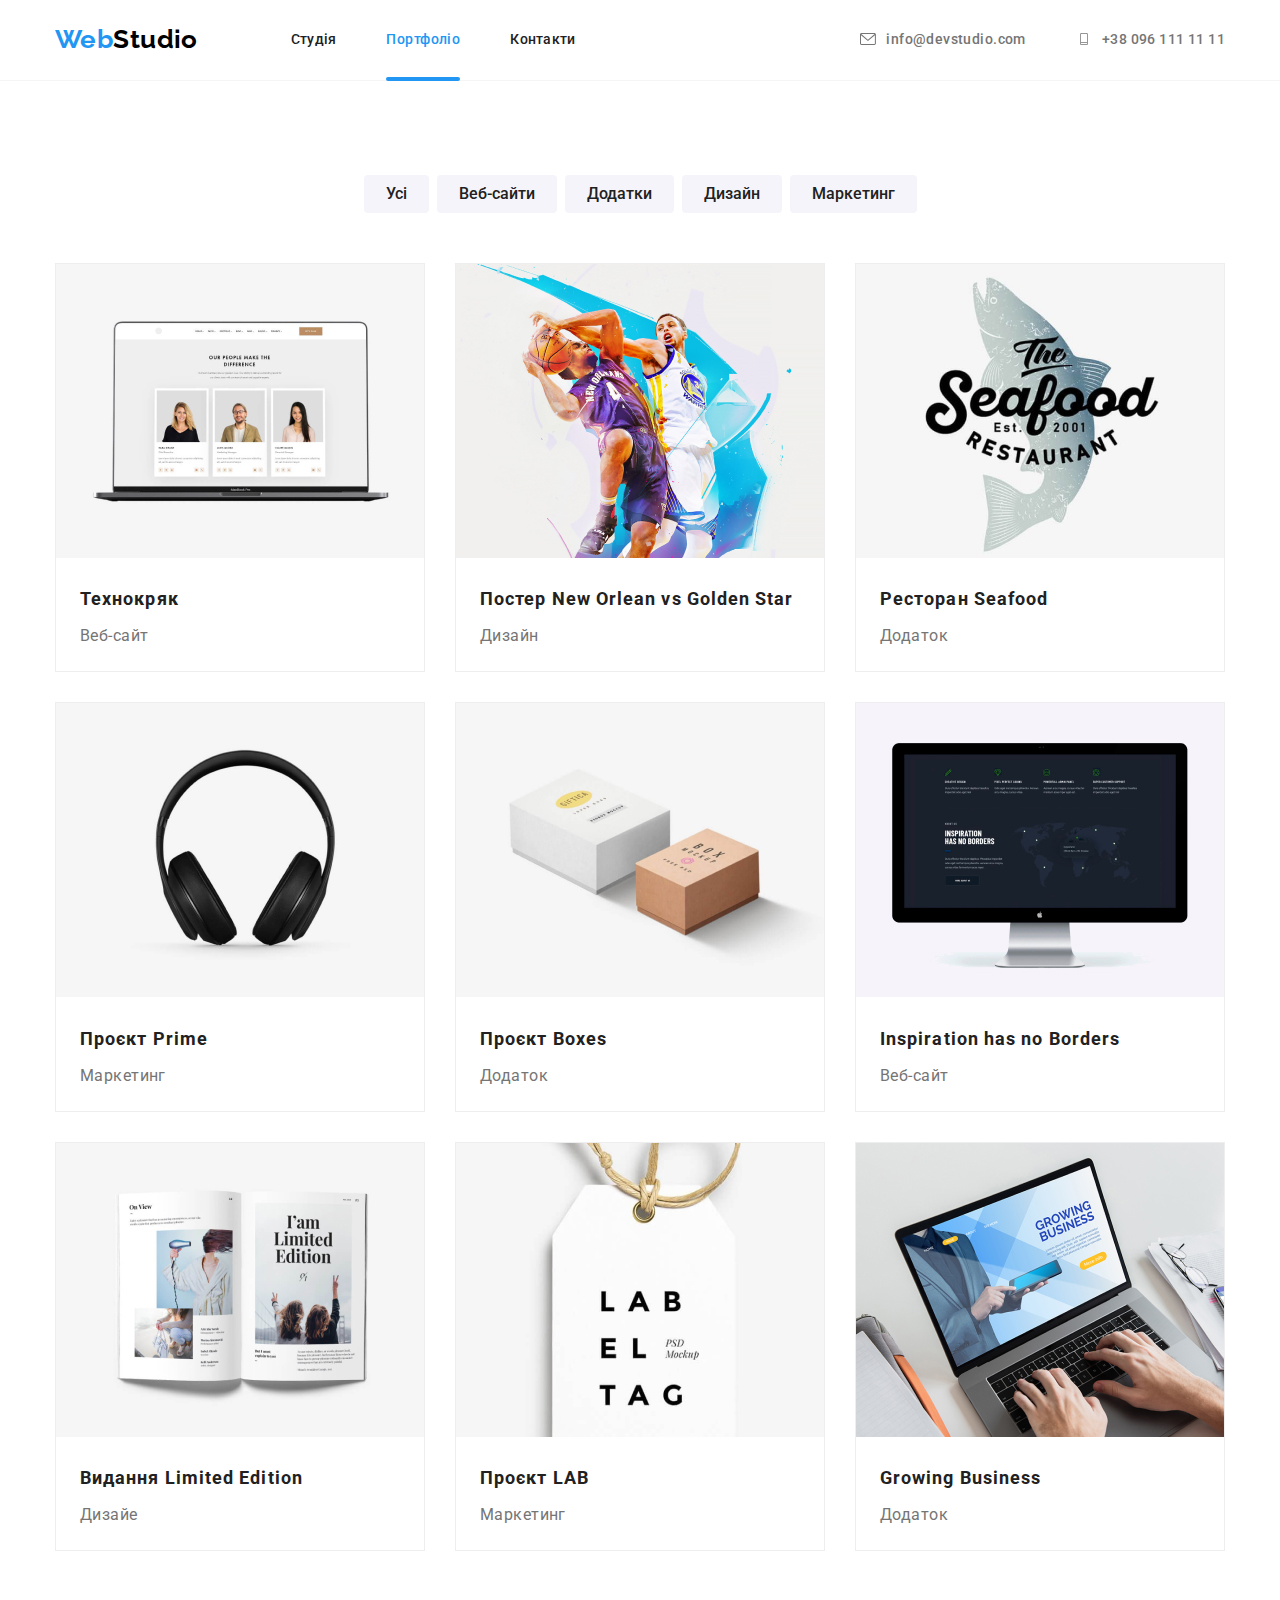
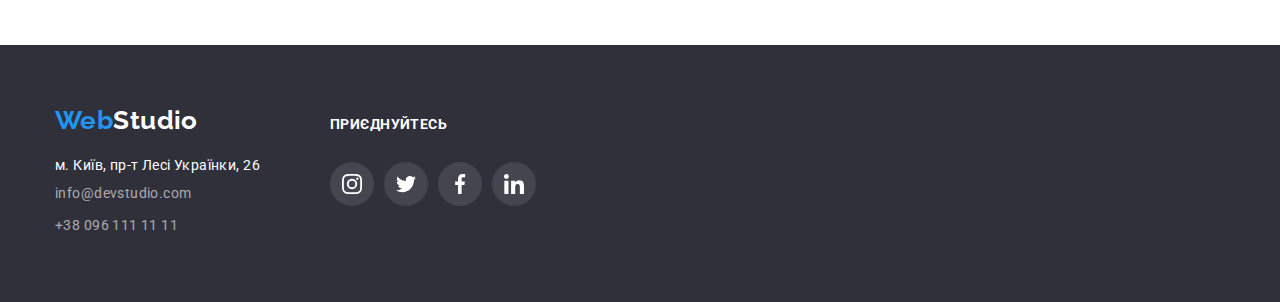
==== portfolio.html @ 6e516ce6 "Initial commit" ====
<!DOCTYPE html>
<html lang="en">
  <head>
    <meta charset="UTF-8" />
    <meta http-equiv="X-UA-Compatible" content="IE=edge" />
    <meta name="viewport" content="width=device-width, initial-scale=1.0" />
    <title>Document</title>
    <!-- favicon -->
    <link rel="apple-touch-icon" sizes="180x180" href="/apple-touch-icon.png" />
    <link rel="icon" type="image/png" sizes="32x32" href="/favicon-32x32.png" />
    <link rel="icon" type="image/png" sizes="16x16" href="/favicon-16x16.png" />
    <link rel="manifest" href="/site.webmanifest" />
    <!-- favicon -->
    <link rel="preconnect" href="https://fonts.googleapis.com" />
    <link rel="preconnect" href="https://fonts.gstatic.com" crossorigin />
    <link
      href="https://fonts.googleapis.com/css2?family=Raleway:wght@700&family=Roboto:wght@400;500;700;900&display=swap"
      rel="stylesheet"
    />
    <link
      rel="stylesheet"
      href="https://cdnjs.cloudflare.com/ajax/libs/modern-normalize/1.1.0/modern-normalize.min.css"
    />
    <link rel="stylesheet" href="./css/styles.css" />
  </head>
  <body>
    <header class="header-menu">
      <div class="container">
        <div class="header-menu-cont">
          <nav class="navigations-header">
            <a href="./index.html" class="webstudio-logo">
              Web<span class="studio-logo">Studio</span></a
            >

            <ul class="navi-container">
              <li>
                <a href="./index.html" class="studio-portfolio">Студія</a>
              </li>
              <li>
                <a href="./portfolio.html" class="portfolio car-portfolio"
                  >Портфоліо</a
                >
              </li>
              <li><a href="./index.html" class="contacts">Контакти</a></li>
            </ul>
          </nav>

          <ul class="header-contacts-link">
            <li class="mail">
              <a href="mailto:info@devstudio.com" class="contact-link">
                <svg class="icon-mail-box">
                  <use href="./images/spryte.svg#icon-mail-box"></use>
                </svg>
                info@devstudio.com</a
              >
            </li>
            <li>
              <a href="tel:+380961111111" class="contact-link">
                <svg class="icon-mail-box">
                  <use href="./images/spryte.svg#icon-phoneicon"></use>
                </svg>
                +38 096 111 11 11</a
              >
            </li>
          </ul>
        </div>
      </div>
    </header>

    <main>
      <section class="section">
        <div class="container">
          <h1 class="visually-hidden">Проєкт</h1>

          <ul class="button-style-container">
            <li>
              <button class="button-all" type="button">Усі</button>
            </li>
            <li>
              <button class="button-all" type="button">Веб-сайти</button>
            </li>
            <li>
              <button class="button-all" type="button">Додатки</button>
            </li>
            <li>
              <button class="button-all" type="button">Дизайн</button>
            </li>
            <li>
              <button class="button-all" type="button">Маркетинг</button>
            </li>
          </ul>

          <h2 class="visually-hidden">Приклади робіт</h2>

          <ul class="ul-projects-list">
            <li class="projects-box">
              <a href="#" class="link-projects-box">
                <div class="overlay-tekhno">
                  <img
                    src="./images/tekhnokriak.jpg"
                    alt="технокряк"
                    width="370"
                    height="294"
                  />

                  <div class="overlay-projects-action">
                    <p class="articl-projects">
                      Ресурс пропонує комплексні пропозиції з різним рівнем
                      функціоналу та сервісів. Все це дозволить відвідувачу
                      отримати вичерпні відомості про компанію чи приватну
                      особу.
                    </p>
                  </div>
                </div>
                <div class="title-paragraph-projects">
                  <h2 class="projects-title">Технокряк</h2>
                  <p class="projects-paragraf">Веб-сайт</p>
                </div>
              </a>
            </li>

            <li class="projects-box">
              <a href="#" class="link-projects-box">
                <div class="overlay-tekhno">
                  <img
                    src="./images/poster.jpg"
                    alt="постер New Orlean vs Golden Star"
                    width="370"
                    height="294"
                  />
                  <div class="overlay-projects-action">
                    <p class="articl-projects">Слава Україні</p>
                  </div>
                </div>
                <div class="title-paragraph-projects">
                  <h2 class="projects-title">
                    Постер New Orlean vs Golden Star
                  </h2>
                  <p class="projects-paragraf">Дизайн</p>
                </div>
              </a>
            </li>

            <li class="projects-box">
              <a href="#" class="link-projects-box">
                <div class="overlay-tekhno">
                  <img
                    src="./images/restoran.jpg"
                    alt="ресторан Seafood"
                    width="370"
                    height="294"
                  />
                  <div class="overlay-projects-action">
                    <p class="articl-projects">Героям Слава</p>
                  </div>
                </div>
                <div class="title-paragraph-projects">
                  <h2 class="projects-title">Ресторан Seafood</h2>
                  <p class="projects-paragraf">Додаток</p>
                </div>
              </a>
            </li>

            <li class="projects-box">
              <a href="#" class="link-projects-box">
                <div class="overlay-tekhno">
                  <img
                    src="./images/prime.jpg"
                    alt="проєкт Prime"
                    width="370"
                    height="294"
                  />
                  <div class="overlay-projects-action">
                    <p class="articl-projects">Слава Нації</p>
                  </div>
                </div>
                <div class="title-paragraph-projects">
                  <h2 class="projects-title">Проєкт Prime</h2>
                  <p class="projects-paragraf">Маркетинг</p>
                </div>
              </a>
            </li>

            <li class="projects-box">
              <a href="#" class="link-projects-box">
                <div class="overlay-tekhno">
                  <img
                    src="./images/boxes.jpg"
                    alt="проєкт Boxes"
                    width="370"
                    height="294"
                  />
                  <div class="overlay-projects-action">
                    <p class="articl-projects">Смерть Ворогам</p>
                  </div>
                </div>
                <div class="title-paragraph-projects">
                  <h2 class="projects-title">Проєкт Boxes</h2>
                  <p class="projects-paragraf">Додаток</p>
                </div>
              </a>
            </li>

            <li class="projects-box">
              <a href="#" class="link-projects-box">
                <div class="overlay-tekhno">
                  <img
                    src="./images/borders.jpg"
                    alt="inspiration has no Borders"
                    width="370"
                    height="294"
                  />
                  <div class="overlay-projects-action">
                    <p class="articl-projects">Україна</p>
                  </div>
                </div>
                <div class="title-paragraph-projects">
                  <h2 class="projects-title">Inspiration has no Borders</h2>
                  <p class="projects-paragraf">Веб-сайт</p>
                </div>
              </a>
            </li>

            <li class="projects-box">
              <a href="#" class="link-projects-box">
                <div class="overlay-tekhno">
                  <img
                    src="./images/vydannia.jpg"
                    alt="видання Limited Edition"
                    width="370"
                    height="294"
                  />
                  <div class="overlay-projects-action">
                    <p class="articl-projects">Понад Усе</p>
                  </div>
                </div>
                <div class="title-paragraph-projects">
                  <h2 class="projects-title">Видання Limited Edition</h2>
                  <p class="projects-paragraf">Дизайе</p>
                </div>
              </a>
            </li>

            <li class="projects-box">
              <a href="#" class="link-projects-box">
                <div class="overlay-tekhno">
                  <img
                    src="./images/lab.jpg"
                    alt="проєкт LAB"
                    width="370"
                    height="294"
                  />
                  <div class="overlay-projects-action">
                    <p class="articl-projects">Slava Ukraini</p>
                  </div>
                </div>
                <div class="title-paragraph-projects">
                  <h2 class="projects-title">Проєкт LAB</h2>
                  <p class="projects-paragraf">Маркетинг</p>
                </div>
              </a>
            </li>

            <li class="projects-box">
              <a href="#" class="link-projects-box">
                <div class="overlay-tekhno">
                  <img
                    src="./images/growing.jpg"
                    alt="growing Business"
                    width="370"
                    height="294"
                  />
                  <div class="overlay-projects-action">
                    <p class="articl-projects">Slava Ukraini</p>
                  </div>
                </div>
                <div class="title-paragraph-projects">
                  <h2 class="projects-title">Growing Business</h2>
                  <p class="projects-paragraf">Додаток</p>
                </div>
              </a>
            </li>
          </ul>
        </div>
      </section>
    </main>

    <footer class="footer">
      <div class="container footer-link-social">
        <div>
          <a href="./index.html" class="webstudio-logo">
            Web<span class="studio-logo-footer">Studio</span></a
          >

          <address class="adres">м. Київ, пр-т Лесі Українки, 26</address>

          <ul>
            <li class="mail-contakt-footer">
              <a href="mailto:info@devstudio.com" class="footer-contacts-link"
                >info@devstudio.com</a
              >
            </li>
            <li class="phone-contact-footer">
              <a href="tel:+380961111111" class="footer-contacts-link"
                >+38 096 111 11 11</a
              >
            </li>
          </ul>
        </div>
        <div class="footer-social-contener">
          <h2 class="title-footer-social">ПРИЄДНУЙТЕСЬ</h2>
          <ul class="footer-icon">
            <li class="footer-social-icon">
              <a href="#" class="footer-social-link">
                <svg class="social-icon-down">
                  <use href="./images/spryte.svg#icon-instagram-2"></use>
                </svg>
              </a>
            </li>
            <li class="footer-social-icon">
              <a href="#" class="footer-social-link">
                <svg class="social-icon-down">
                  <use href="./images/spryte.svg#icon-twitter-1"></use>
                </svg>
              </a>
            </li>
            <li class="footer-social-icon">
              <a href="#" class="footer-social-link">
                <svg class="social-icon-down">
                  <use href="./images/spryte.svg#icon-facebook-1"></use>
                </svg>
              </a>
            </li>
            <li class="footer-social-icon">
              <a href="#" class="footer-social-link">
                <svg class="social-icon-down">
                  <use href="./images/spryte.svg#icon-linkedin-1"></use>
                </svg>
              </a>
            </li>
          </ul>
        </div>
      </div>
    </footer>
  </body>
</html>
---- css/styles.css ----
html {
  box-sizing: border-box;
}

*,
*::before *::after {
  box-sizing: inherit;
}

:root {
  --primary-text-color: #212121;
  --title-text-color: #f5f5f5;
  --paragraf-color: #757575;
  --accent-color: #000000;
  --background-color: #2196f3;
  --background-title-color: #2f303a;
  --background-teams-color: #f5f4fa;
  --white-color: #ffffff;
  --border-proects: #eeeeee;
}

.visually-hidden {
  position: absolute;
  width: 1px;
  height: 1px;
  margin: -1px;
  border: 0;
  padding: 0;

  white-space: nowrap;
  clip-path: inset(100%);
  clip: rect(0 0 0 0);
  overflow: hidden;
}
body {
  background-color: var(--white-color);
  color: var(--primary-text-color);
  font-family: "Roboto";
  font-size: 14px;
  letter-spacing: 0.03em;
}

/* site nav  */
h1,
h2,
h3,
ul,
p {
  padding: 0;
  margin: 0;
}

header {
  border-bottom-width: 1px;
  border-bottom-style: solid;
  border-bottom-color: var(--title-text-color);
}

li {
  list-style-type: none;
}

.section {
  padding: 94px 0;
}

.container {
  width: 1200px;
  margin-right: auto;
  margin-left: auto;
  padding: 0 15px;
}
.studio-logo {
  font-weight: 700;
  font-size: 26px;

  color: var(--accent-color);
}

.header-menu {
  border-bottom-width: 1px;
  border-bottom-style: solid;
  border-bottom-color: var(--title-text-color);
}

ul {
  text-decoration: none;
}

.studio {
  display: block;
  position: relative;
  font-weight: 500;
  line-height: 1.14;
  letter-spacing: 0.02em;
  text-decoration: none;
  padding-top: 32px;
  padding-bottom: 32px;
  color: var(--primary-text-color);
  transition-property: color;
  transition-duration: 250ms;
  transition-timing-function: cubic-bezier(0.4, 0, 0.2, 1);
}

.studio::after {
  content: "";
  position: absolute;
  display: block;
  left: 0;
  bottom: -1px;
  width: 100%;
  height: 4px;

  background-color: var(--background-color);
  border-radius: 2px;
}

.studio:hover,
.studio:focus {
  color: var(--background-color);
}
.studio-portfolio {
  position: relative;
  display: block;
  font-weight: 500;
  line-height: 1.14;
  padding-top: 32px;
  padding-bottom: 32px;
  letter-spacing: 0.02em;
  text-decoration: none;
  color: var(--primary-text-color);
  transition-property: color;
  transition-duration: 250ms;
  transition-timing-function: cubic-bezier(0.4, 0, 0.2, 1);
}

.studio-portfolio::after {
  content: "";
  position: absolute;
  display: block;
  left: 0;
  bottom: -1px;
  width: 100%;
  height: 4px;
  opacity: 0;

  background-color: var(--background-color);
  border-radius: 2px;
}

.car-studio {
  color: var(--background-color);
}

.studio-portfolio:hover,
.studio-portfolio:focus {
  color: var(--background-color);
}

.portfolio {
  position: relative;
  display: block;
  width: 100%;
  padding-top: 32px;
  padding-bottom: 32px;
  font-weight: 500;
  line-height: 1.14;
  text-decoration: none;
  color: var(--primary-text-color);
  transition-property: color;
  transition-duration: 250ms;
  transition-timing-function: cubic-bezier(0.4, 0, 0.2, 1);
}
.portfolio::after {
  content: "";
  position: absolute;
  display: block;
  left: 0;
  bottom: -1px;
  width: 100%;
  height: 4px;

  background-color: var(--background-color);
  border-radius: 2px;
}

.portfolio:hover,
.portfolio:focus {
  color: var(--background-color);
}

.portfolio-studio {
  position: relative;
  display: block;
  width: 100%;
  padding-top: 32px;
  padding-bottom: 32px;
  font-weight: 500;
  line-height: 1.14;
  text-decoration: none;
  color: var(--primary-text-color);
  transition-property: color;
  transition-duration: 250ms;
  transition-timing-function: cubic-bezier(0.4, 0, 0.2, 1);
}
.portfolio-studio::after {
  content: "";
  position: absolute;
  display: block;
  left: 0;
  bottom: -1px;
  width: 100%;
  height: 4px;
  opacity: 0;
  background-color: var(--background-color);
  border-radius: 2px;
}

.car-portfolio {
  color: var(--background-color);
}
.portfolio-studio:hover,
.portfolio:focus {
  color: var(--background-color);
}

.contacts {
  display: block;
  font-weight: 500;
  line-height: 1.14;
  letter-spacing: 0.02em;
  padding-top: 32px;
  padding-bottom: 32px;
  text-decoration: none;
  color: var(--primary-text-color);
  transition-property: color;
  transition-duration: 250ms;
  transition-timing-function: cubic-bezier(0.4, 0, 0.2, 1);
}

.contacts:hover,
.contacts:focus {
  color: var(--background-color);
}

.contact-link {
  display: inline-flex;
  align-items: center;
  text-decoration: none;
  height: 16px;
  font-weight: 500;
  line-height: 1.14;
  color: var(--paragraf-color);
  transition-property: color;
  transition-duration: 250ms;
  transition-timing-function: cubic-bezier(0.4, 0, 0.2, 1);
}

.contact-link:hover,
.contact-link:focus {
  color: var(--background-color);
}

/* main  */

.main-title {
  font-weight: 900;
  font-size: 44px;
  line-height: 1.36;
  letter-spacing: 0.06em;
  text-transform: uppercase;
  color: var(--title-text-color);

  width: 696px;
  margin: 0 auto;
  margin-top: 200px;
  margin-bottom: 30px;
}

/* buttons  */
.button-order {
  width: 216px;
  height: 50px;
  left: 692px;
  top: 430px;
  color: var(--title-text-color);
  background: var(--background-color);
  box-shadow: 0px 4px 4px rgba(0, 0, 0, 0.15);
  border-radius: 4px;
  border: hidden;
  cursor: pointer;
  align-items: center;
  justify-content: center;

  transition-property: backround-color, color;

  transition-duration: 250ms;
  transition-timing-function: cubic-bezier(0.4, 0, 0.2, 1);
}

.button-title {
  font-family: "Roboto";
  font-style: normal;
  font-weight: 700;
  font-size: 16px;
  line-height: 30px;

  letter-spacing: 0.06em;
}

.button-order:hover,
.button-order:focus {
  background: var(--title-text-color);
  color: var(--primary-text-color);
}
/* EDIT HW4  ----padding top--------------------------------------------- */
/* benefit section  */
.benefits-title {
  font-size: 14px;
  line-height: 1.14;
  text-align: left;
  text-transform: uppercase;
  margin-bottom: 10px;
}

.benefits-text {
  font-weight: 400;
  line-height: 1.71;
  color: var(--paragraf-color);
  text-align: left;
}

/* work section  */

.sections-title {
  line-height: 1.17;
  font-size: 36px;
  color: var(--primary-text-color);
  margin-bottom: 50px;
  text-align: center;
}

.name-list {
  background: var(--white-color);

  box-shadow: 0px 1px 3px rgba(0, 0, 0, 0.12), 0px 1px 1px rgba(0, 0, 0, 0.14),
    0px 2px 1px rgba(0, 0, 0, 0.2);
  border-radius: 0px 0px 4px 4px;
}

.name {
  font-weight: 500;
  font-size: 16px;
  line-height: 1.19;
  margin-bottom: 10px;
}
.title-paragraf {
  padding-top: 30px;
  padding-bottom: 30px;
  text-align: center;
}

.team-position {
  font-size: 16px;
  line-height: 1.19;
  margin-bottom: 20px;
  color: var(--paragraf-color);
}

/* footer  */

.footer {
  background-color: var(--background-title-color);
  margin-top: 0;
  padding: 60px 0;
}
.adres {
  font-style: normal;
  color: var(--white-color);
  display: block;

  margin-bottom: 9px;
}
.studio-logo-footer {
  color: var(--white-color);
}

.footer-contacts-link {
  text-decoration: none;
  line-height: 1.7;
  color: rgba(255, 255, 255, 0.6);
  transition-property: var(--background-color);
  transition-duration: 250ms;
  transition-timing-function: cubic-bezier(0.4, 0, 0.2, 1);
}
.footer-contacts-link:hover,
.footer-contacts-link:focus {
  color: var(--background-color);
}

.mail-contakt-footer {
  display: block;
  margin-bottom: 9px;
  transition-property: var(--background-color);
  transition-duration: 250ms;
  transition-timing-function: cubic-bezier(0.4, 0, 0.2, 1);
}
.phone-contact-footer {
  display: block;
  margin: 0;
  transition-property: var(--background-color);
  transition-duration: 250ms;
  transition-timing-function: cubic-bezier(0.4, 0, 0.2, 1);
}

.button-all {
  min-height: 38px;
  font-weight: 500;
  font-family: inherit;
  font-size: 16px;
  padding: 6px 22px;
  color: var(--primary-text-color);
  background: var(--background-teams-color);
  border: none;
  cursor: pointer;
  border-radius: 4px;
  transition-property: background-color, color, box-shadow;

  transition-duration: 250ms;
  transition-timing-function: cubic-bezier(0.4, 0, 0.2, 1);
}

.button-all:hover,
.button-all:focus {
  background-color: var(--background-color);
  color: var(--white-color);

  box-shadow: 0px 3px 1px rgba(0, 0, 0, 0.1), 0px 1px 2px rgba(0, 0, 0, 0.08),
    0px 2px 2px rgba(0, 0, 0, 0.12);
}

/* portfolio  */

.webstudio-logo {
  font-family: "Raleway";
  font-weight: 700;
  font-size: 26px;
  line-height: 1.2;
  text-decoration: none;
  margin-right: 93px;

  color: var(--background-color);
  display: block;
  transition-property: var(--background-color);
  transition-duration: 250ms;
  transition-timing-function: cubic-bezier(0.4, 0, 0.2, 1);
}

.footer .webstudio-logo {
  margin-right: 0;
  margin-bottom: 20px;
  transition-property: var(--background-color);
  transition-duration: 250ms;
  transition-timing-function: cubic-bezier(0.4, 0, 0.2, 1);
}
/* HW3  */

.navi-container {
  display: flex;
  gap: 50px;
}

.header-contacts-link {
  display: inline-flex;
  align-items: center;
  gap: 50px;
}

.header-menu-cont {
  display: flex;
  justify-content: space-between;
}

.navigations-header {
  align-items: center;
  display: flex;
}

.work-section {
  padding-top: 0;
}

.main-section {
  text-align: center;
}

.benefits-list {
  width: 270px;
}

.benefits-box {
  display: flex;
  height: 248px;
  justify-content: space-between;
  gap: 30px;
}

/* Work  */
.work-box {
  position: relative;
  width: 370px;
  height: 294px;
  background-color: var(--title-text-color);
}

.work-img {
  background-color: var(--title-text-color);
}

.work-list-box {
  display: flex;
  gap: 30px;
  margin-top: 50px;
}
.article-work-container {
  position: absolute;
  display: flex;
  width: 370px;
  height: 70px;
  bottom: 0%;
  left: 50%;
  justify-content: center;
  align-items: center;
  transform: translate(-50%);
  background: rgba(47, 48, 58, 0.8);
}
.article-computer {
  font-weight: 700;
  font-size: 14px;
  line-height: 16px;
  text-align: center;
  letter-spacing: 0.03em;

  color: var(--white-color);
  /* margin: 27px 107px; */
}

.team-section {
  height: 708px;
  padding-top: 94px;
  padding-bottom: 94px;
  background-color: var(--background-teams-color);
}

.team-item-box {
  display: flex;
  gap: 30px;
}

.team-item {
  box-sizing: border-box;
  width: 270px;
  background-color: var(--white-color);
  box-shadow: 0px 1px 3px rgba(0, 0, 0, 0.12), 0px 1px 1px rgba(0, 0, 0, 0.14),
    0px 2px 1px rgba(0, 0, 0, 0.2);
  border-radius: 0px 0px 4px 4px;
}

.contacts-footer {
  display: block;
}

.button-style-container {
  display: flex;
  margin-bottom: 50px;

  justify-content: center;
  gap: 8px;
  padding: 0 auto;
}

.link-projects-box {
  display: block;
  position: relative;

  width: 370px;
  border: 1px solid var(--border-proects);
  text-decoration: none;
  transition-property: box-shadow;

  transition-duration: 250ms;
  transition-timing-function: cubic-bezier(0.4, 0, 0.2, 1);
}

.link-projects-box:hover,
.link-projects-box:focus {
  border: 1px solid #eeeeee;
  box-shadow: 0px 1px 1px rgba(0, 0, 0, 0.12), 0px 4px 4px rgba(0, 0, 0, 0.06),
    1px 4px 6px rgba(0, 0, 0, 0.16);
}

.ul-projects-list {
  display: flex;
  flex-wrap: wrap;
  position: relative;
  gap: 30px;
}

.projects-title {
  font-size: 18px;
  line-height: 2;
  letter-spacing: 0.06em;
  color: var(--primary-text-color);
  margin-bottom: 4px;
}

.projects-paragraf {
  font-size: 16px;
  line-height: 1.9;

  color: var(--paragraf-color);
}

.title-paragraph-projects {
  padding: 20px 24px;
}

.icon-mail-box {
  justify-content: center;
  width: 16px;
  height: 12px;
  fill: currentColor;
  margin-right: 10px;
  margin-bottom: 2px;
  transition-property: var(--background-color);
  transition-duration: 250ms;
  transition-timing-function: cubic-bezier(0.4, 0, 0.2, 1);
}

.icon-mail-box:hover {
  fill: var(--background-color);
}

.main-section {
  max-width: 1600px;
  height: 600px;
  padding-top: 10px;
  margin-left: auto;
  margin-right: auto;
  align-items: center;
  background-image: linear-gradient(
      to right,
      rgba(47, 48, 58, 0.4),
      rgba(47, 48, 58, 0.4)
    ),
    url(../images/fone-img.jpg);
  background-repeat: no-repeat;
  background-size: cover;
  background-position: center;
}
.icon-box {
  display: flex;
  align-items: center;
  justify-content: center;
  content: "";
  height: 120px;
  margin-bottom: 30px;
  background-color: var(--background-teams-color);
}

.benefits-icon {
  width: 70px;
  height: 70px;
}

/* team icon ----------------------------------------------  */
.team-icon-list {
  display: flex;
  justify-content: center;
  gap: 10px;
}

.team-icon {
  width: 44px;
  height: 44px;
}
.team-social-icon {
  width: 20px;
  height: 20px;
  fill: currentColor;
}

.none-decoration:hover,
.none-decoration:focus {
  background-color: #2196f3;
  color: var(--white-color);
}

.none-decoration {
  display: flex;
  justify-content: center;
  align-items: center;
  height: 100%;
  width: 100%;
  border-radius: 50%;
  text-decoration: none;
  color: #afb1b8;
  transition-property: background-color, color;
  transition-duration: 250ms;
  transition-timing-function: cubic-bezier(0.4, 0, 0.2, 1);
}

/* Company--------------------------------- */
.company-section {
  display: flex;
  justify-content: center;
  gap: 30px;
}
.client-titlt {
  font-weight: 700;
  font-size: 36px;
  line-height: 42px;
  text-align: center;
  letter-spacing: 0.03em;
  margin-bottom: 50px;
  color: var(--primary-text-color);
}
.company-list {
  width: 170px;
  height: 92px;
}

.company-link {
  width: 100%;
  height: 100%;
  display: flex;
  justify-content: center;
  align-items: center;
  color: #afb1b8;
  text-decoration: none;
  border: 1px solid #afb1b8;
  border-radius: 4px;
  transition-property: background-color, color;
  transition-duration: 250ms;
  transition-timing-function: cubic-bezier(0.4, 0, 0.2, 1);
}

.company-link:hover,
.company-link:focus {
  color: var(--background-color);
  border-color: var(--background-color);
}
.company-icon {
  width: 106px;
  height: 60px;
  fill: currentColor;
}

/* footer --------------------*/

.footer-link-social {
  display: flex;
  align-items: baseline;
}
.footer-social-contener {
  margin-left: 70px;
}
.title-footer-social {
  color: var(--white-color);
  font-weight: 700;
  font-size: 14px;
  line-height: 16px;
  letter-spacing: 0.03em;
  text-transform: uppercase;
  margin-bottom: 30px;
}
.footer-icon {
  display: flex;
  gap: 10px;
  height: 80px;
}
.footer-social-icon {
  display: inline-block;
  align-items: center;
}
.social-icon-down {
  width: 20px;
  height: 20px;
  fill: currentColor;
}

.footer-social-link {
  display: flex;
  justify-content: center;
  align-items: center;
  padding: 12px;

  border-radius: 50%;
  text-decoration: none;
  background: rgba(255, 255, 255, 0.1);
  color: var(--white-color);
  transition-property: var(--background-color);
  transition-duration: 250ms;
  transition-timing-function: cubic-bezier(0.4, 0, 0.2, 1);
}

.footer-social-link:hover,
.footer-social-link:focus {
  background-color: #2196f3;
  color: var(--white-color);
}
.webstudio-adress {
  min-width: 231px;
}

/* overlay */

.overlay-tekhno {
  position: relative;
  overflow: hidden;
}

.overlay-projects-action {
  position: absolute;
  display: flex;
  width: 100%;
  height: 100%;
  bottom: 0%;
  left: 0;
  align-items: center;
  justify-content: center;
  background: rgba(33, 150, 243, 0.9);
  opacity: 0;
  transform: translatey(100%);
  transition: transform 250ms cubic-bezier(0.4, 0, 0.2, 1);
}

.articl-projects {
  font-weight: 400;
  font-size: 18px;
  line-height: 28px;
  letter-spacing: 0.03em;
  color: var(--white-color);
  padding-left: 24px;
  padding-right: 24px;
}

.projects-box:hover .overlay-projects-action,
.projects-box:focus .overlay-projects-action {
  transform: translateY(0);
  opacity: 1;
}

.backdrop {
  position: fixed;
  top: 0;
  left: 0;
  width: 100%;
  height: 100%;
  background: rgba(0, 0, 0, 0.2);
  transition-property: opacity, visibility;
  transition-duration: 250ms;
  transition-timing-function: ease;
}
.backdrop.is-hidden {
  opacity: 0;
  pointer-events: none;
  transform: ease;
  visibility: hidden;
}

.modal {
  position: absolute;
  top: 50%;
  left: 50%;
  transform: translate(-50%, -50%);
  width: 528px;
  height: 581px;

  background: #ffffff;
  box-shadow: 0px 1px 3px rgba(0, 0, 0, 0.12), 0px 1px 1px rgba(0, 0, 0, 0.14),
    0px 2px 1px rgba(0, 0, 0, 0.2);
  border-radius: 4px;
}

.close-black {
  position: absolute;
  right: 0;
  margin-top: 8px;
  margin-right: 8px;
  background: #ffffff;
  border: 1px solid rgba(0, 0, 0, 0.1);
  border-radius: 50%;
  transition-property: var(--background-color);
  transition-duration: 2050ms;
  transition-timing-function: scale(0.4, 0, 0.2, 1);
}
.close-black:hover {
  background-color: var(--background-color);
}
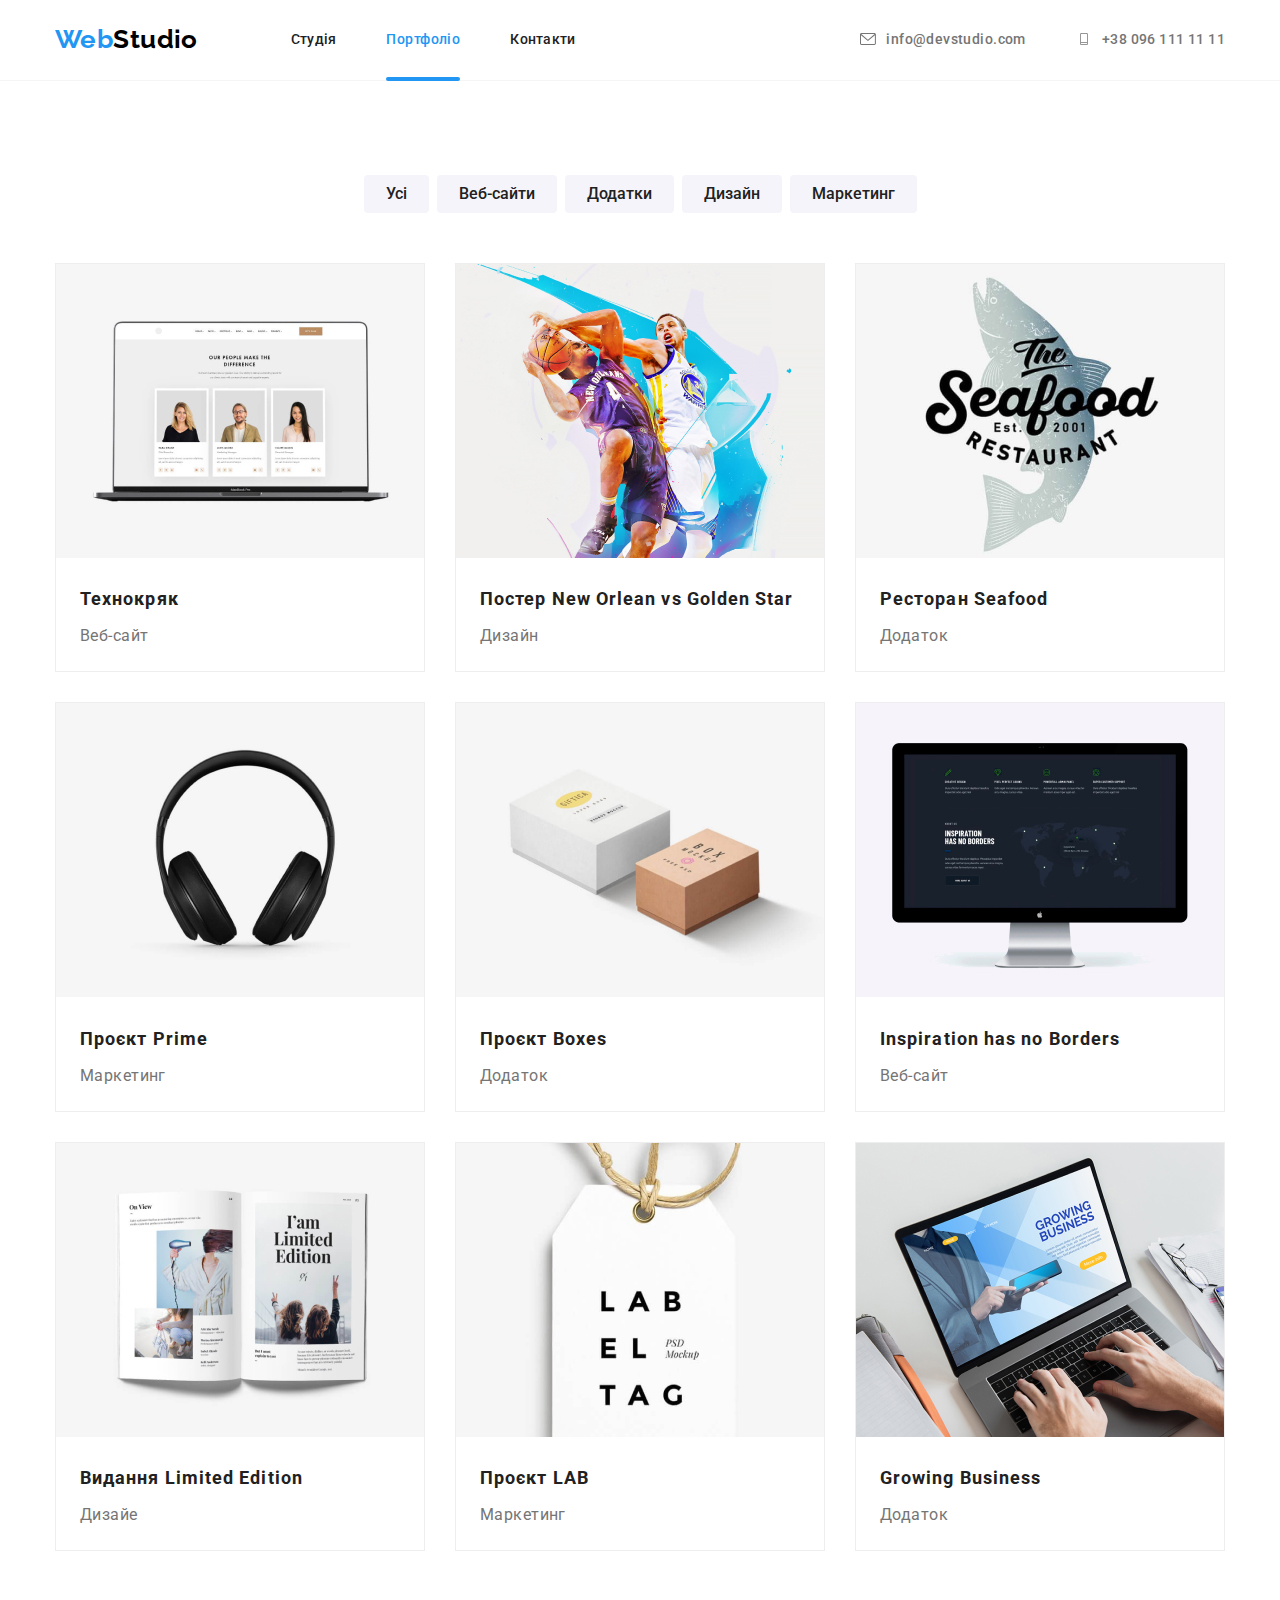
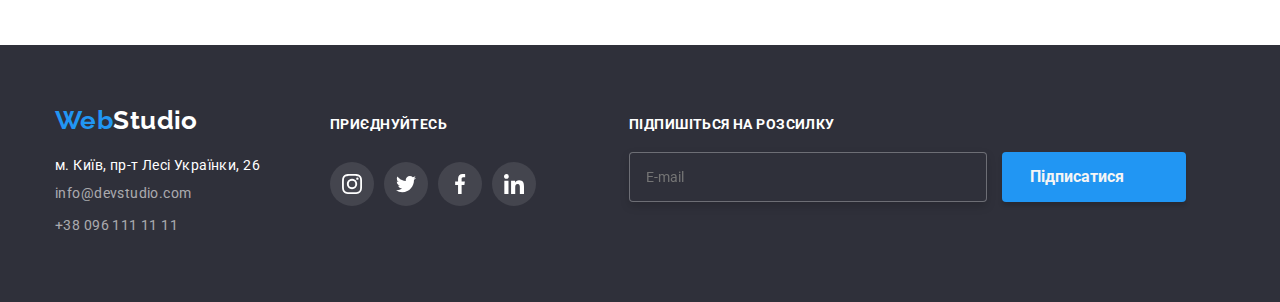
==== commit 7d412520: "add focus on input" ====
--- a/portfolio.html
+++ b/portfolio.html
@@ -340,6 +340,27 @@
             </li>
           </ul>
         </div>
+        <!----------------- form subscribe  ----------------->
+        <div class="form-footer">
+          <h2 class="lable-subscribe-title">Підпишіться на розсилку</h2>
+          <form class="form-subscribe">
+            <label class="lable-subscribe" for="subscribe"></label>
+
+            <input
+              class="input-subscribe"
+              type="mail"
+              id="subscribe"
+              placeholder="E-mail"
+            />
+
+            <button class="button-subscribe" type="submit">
+              Підписатися
+              <svg class="icon-subscribe">
+                <use href="./images/spryte modal.svg#icon-icon-send"></use>
+              </svg>
+            </button>
+          </form>
+        </div>
       </div>
     </footer>
   </body>
--- a/css/styles.css
+++ b/css/styles.css
@@ -756,7 +756,7 @@
   fill: currentColor;
 }
 
-/* footer --------------------*/
+/* ----------------footer --------------------*/
 
 .footer-link-social {
   display: flex;
@@ -813,7 +813,74 @@
   min-width: 231px;
 }
 
-/* overlay */
+/* ---form subscribe footer--- */
+
+.form-subscribe {
+}
+.form-footer {
+  display: block;
+  min-width: 570px;
+  min-height: 86px;
+  margin-left: 93px;
+  margin-right: auto;
+}
+.lable-subscribe-title {
+  font-weight: 700;
+  font-size: 14px;
+  line-height: 16px;
+  letter-spacing: 0.03em;
+  text-transform: uppercase;
+  color: #ffffff;
+}
+.input-subscribe {
+  display: inline-flex;
+  margin-top: 20px;
+  width: 358px;
+  height: 50px;
+  padding: 16px;
+  padding-right: 0;
+  color: var(--white-color);
+  border: 1px solid rgba(255, 255, 255, 0.3);
+  filter: drop-shadow(0px 4px 4px rgba(0, 0, 0, 0.15));
+  border-radius: 4px;
+  background-color: var(--background-title-color);
+}
+.button-subscribe {
+  display: inline-flex;
+  align-items: center;
+  justify-content: center;
+  height: 50px;
+  margin-left: 12px;
+  padding: 10px 28px;
+  font-weight: 700;
+  font-size: 16px;
+  line-height: 1.87px;
+  color: var(--title-text-color);
+  background: var(--background-color);
+  box-shadow: 0px 4px 4px rgba(0, 0, 0, 0.15);
+  border-radius: 4px;
+  border: hidden;
+  cursor: pointer;
+
+  text-align: center;
+  transition-property: backround-color, color;
+  transition-duration: 250ms;
+  transition-timing-function: cubic-bezier(0.4, 0, 0.2, 1);
+}
+.button-subscribe:hover,
+.button-subscribe:focus {
+  background: var(--title-text-color);
+  color: var(--background-color);
+}
+
+.icon-subscribe {
+  width: 24px;
+  height: 24px;
+  margin-left: 10px;
+  fill: currentColor;
+}
+
+/*---------------- overlay --------------- */
 
 .overlay-tekhno {
   position: relative;
@@ -885,6 +952,7 @@
 
 .close-black {
   position: absolute;
+  display: flex;
   right: 0;
   margin-top: 8px;
   margin-right: 8px;
@@ -898,3 +966,116 @@
 .close-black:hover {
   background-color: var(--background-color);
 }
+
+/* -------------- madal form -------------- */
+textarea {
+  resize: none;
+  width: 100%;
+  height: 120px;
+  padding: 8px;
+  border-radius: 4px;
+  outline: none;
+}
+
+.form-modal {
+  width: 528px;
+
+  margin-left: auto;
+  margin-right: auto;
+  padding: 40px;
+}
+.madal-form-title {
+  font-weight: 700;
+  font-size: 20px;
+  line-height: 23px;
+  text-align: center;
+
+  margin-bottom: 12px;
+  letter-spacing: 0.03em;
+  color: var(--primary-text-color);
+}
+.form-field {
+  width: 100%;
+  margin-bottom: 12px;
+  display: flex;
+  flex-direction: column;
+  font-weight: 400;
+  font-size: 12px;
+  line-height: 14px;
+  letter-spacing: 0.01em;
+}
+
+.lable-modal {
+  margin-bottom: 4px;
+}
+
+.modal-input {
+  position: relative;
+  display: inline;
+}
+
+.modal-name-input {
+  width: 448px;
+  height: 40px;
+  padding-left: 30px;
+  border: 1px solid rgba(33, 33, 33, 0.2);
+  border-radius: 4px;
+  outline: none;
+}
+.modal-name-input:focus {
+  border: 1px solid var(--background-color);
+  border-radius: 4px;
+}
+
+.modal-name-input:focus ~ .modal-name-svg {
+  fill: #2196f3;
+}
+
+.modal-name-svg {
+  position: absolute;
+  top: 50%;
+  left: 12px;
+  transform: translateY(-50%);
+  width: 12px;
+  height: 12px;
+  display: inline-block;
+  fill: currentColor;
+}
+
+textarea:focus,
+textarea:hover {
+  border: 1px solid #2196f3;
+  border-radius: 4px;
+}
+.accept-policy {
+  color: var(--background-color);
+}
+
+.form-button {
+  display: flex;
+  align-items: center;
+  justify-content: center;
+  width: 200px;
+  height: 50px;
+  margin-right: auto;
+  margin-left: auto;
+  padding: 10px 28px;
+  font-weight: 700;
+  font-size: 16px;
+  line-height: 1.87px;
+  color: var(--title-text-color);
+  background: var(--background-color);
+  box-shadow: 0px 4px 4px rgba(0, 0, 0, 0.15);
+  border-radius: 4px;
+  border: hidden;
+  cursor: pointer;
+  text-align: center;
+  transition-property: backround-color, color;
+  transition-duration: 250ms;
+  transition-timing-function: cubic-bezier(0.4, 0, 0.2, 1);
+}
+.form-button:hover,
+.form-button:focus {
+  background: var(--title-text-color);
+  color: var(--background-color);
+}
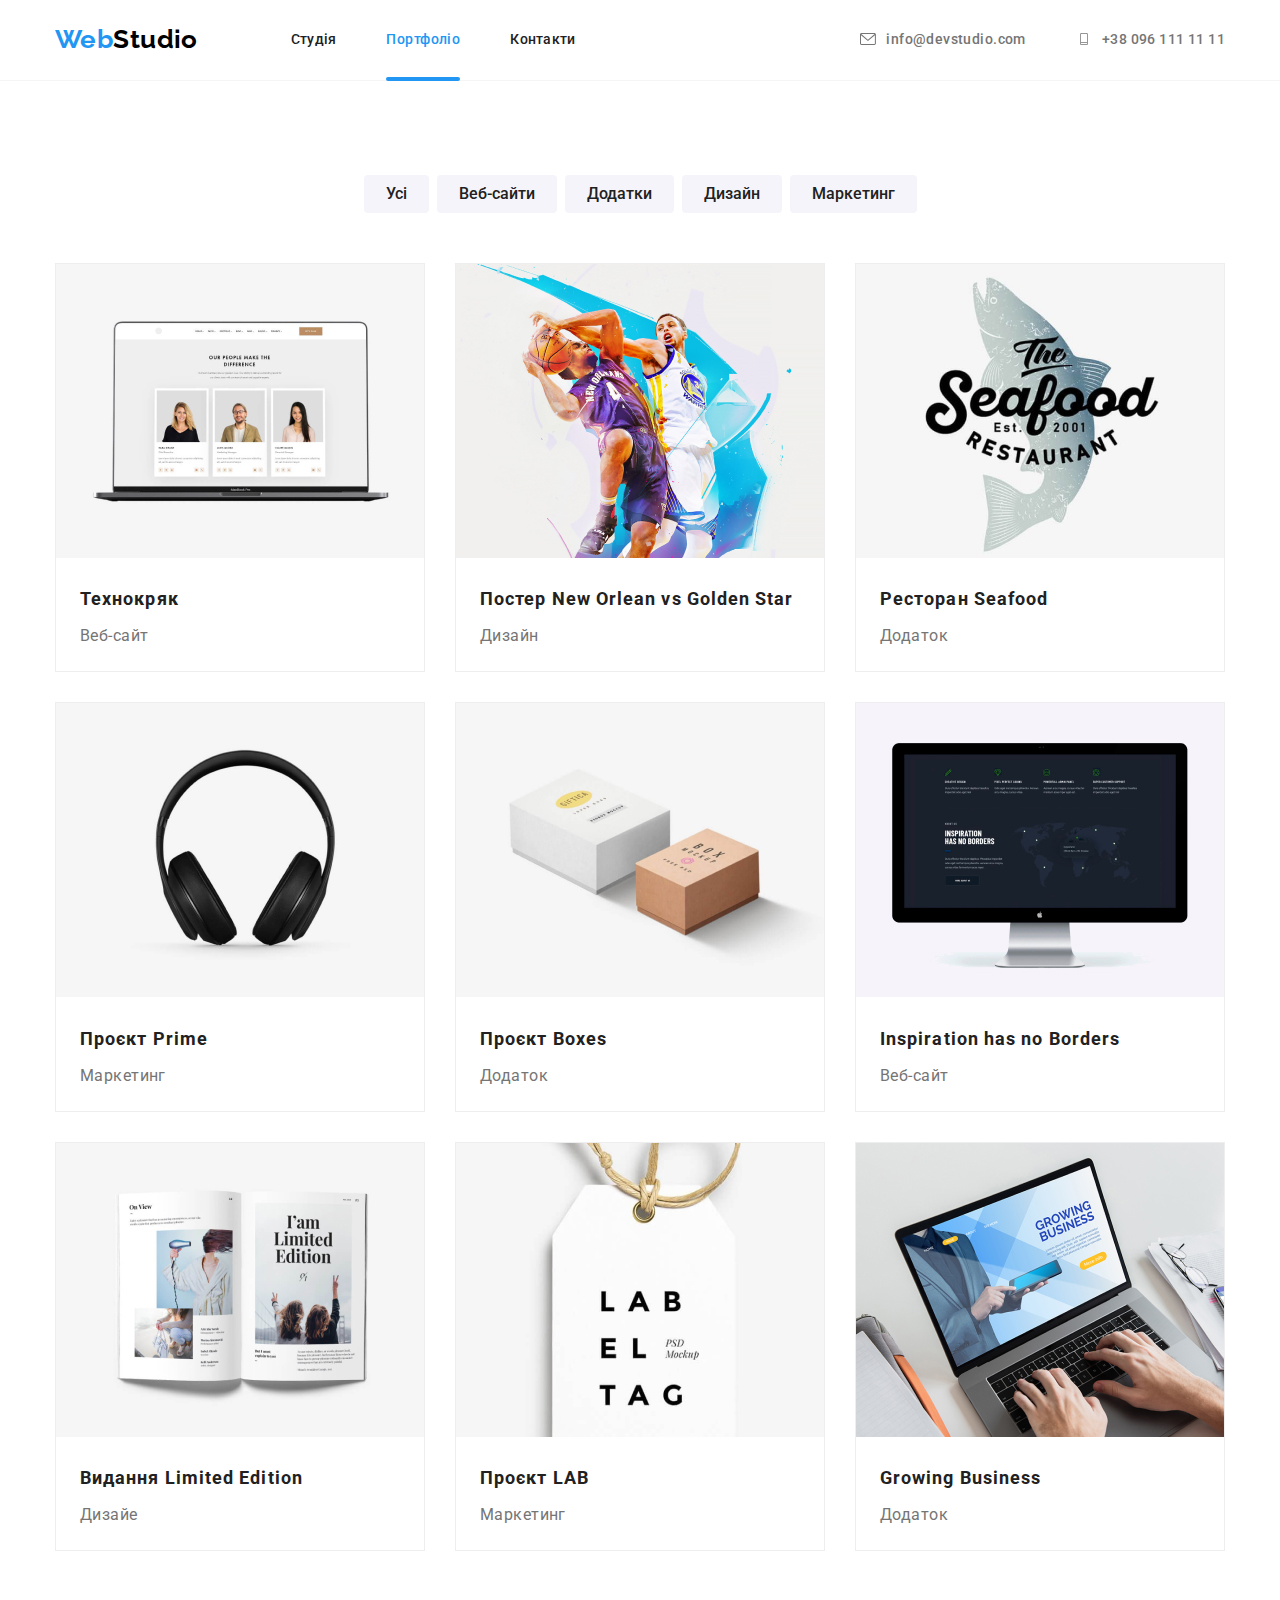
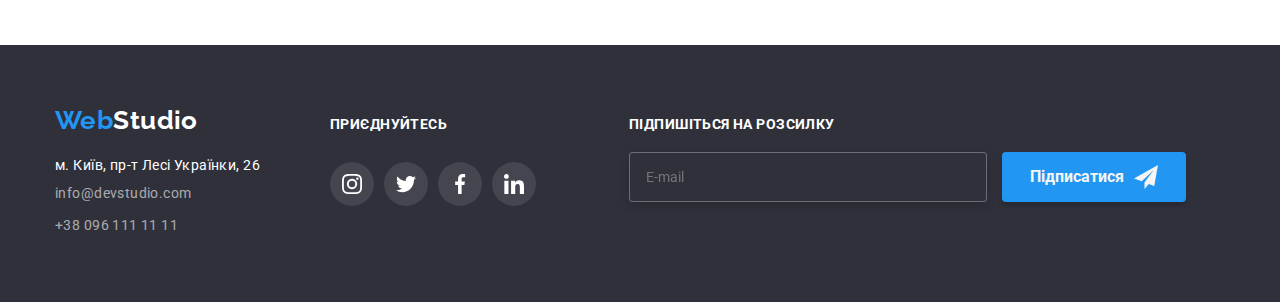
==== commit 200c6f29: "corection icon modal" ====
--- a/portfolio.html
+++ b/portfolio.html
@@ -356,7 +356,7 @@
             <button class="button-subscribe" type="submit">
               Підписатися
               <svg class="icon-subscribe">
-                <use href="./images/spryte modal.svg#icon-icon-send"></use>
+                <use href="./images/spryte-modal.svg#icon-icon-send"></use>
               </svg>
             </button>
           </form>
--- a/css/styles.css
+++ b/css/styles.css
@@ -953,6 +953,10 @@
 .close-black {
   position: absolute;
   display: flex;
+  width: 30px;
+  height: 30px;
+  justify-content: center;
+  align-items: center;
   right: 0;
   margin-top: 8px;
   margin-right: 8px;
@@ -960,11 +964,14 @@
   border: 1px solid rgba(0, 0, 0, 0.1);
   border-radius: 50%;
   transition-property: var(--background-color);
-  transition-duration: 2050ms;
+  transition-duration: 250ms;
   transition-timing-function: scale(0.4, 0, 0.2, 1);
 }
 .close-black:hover {
-  background-color: var(--background-color);
+  color: #2196f3;
+}
+.icon-close-madal {
+  fill: currentColor;
 }
 
 /* -------------- madal form -------------- */
@@ -975,6 +982,7 @@
   padding: 8px;
   border-radius: 4px;
   outline: none;
+  margin-bottom: 12px;
 }
 
 .form-modal {
@@ -999,10 +1007,15 @@
   margin-bottom: 12px;
   display: flex;
   flex-direction: column;
+  font-family: "Roboto";
+  font-style: normal;
   font-weight: 400;
   font-size: 12px;
   line-height: 14px;
+
   letter-spacing: 0.01em;
+
+  color: #757575;
 }
 
 .lable-modal {
@@ -1022,9 +1035,12 @@
   border-radius: 4px;
   outline: none;
 }
+
 .modal-name-input:focus {
   border: 1px solid var(--background-color);
   border-radius: 4px;
+  transition-duration: 250ms;
+  transition-timing-function: cubic-bezier(0.4, 0, 0.2, 1);
 }
 
 .modal-name-input:focus ~ .modal-name-svg {
@@ -1079,3 +1095,37 @@
   background: var(--title-text-color);
   color: var(--background-color);
 }
+
+.checkbox {
+  -webkit-appearance: none;
+  -moz-appearance: none;
+  appearance: none;
+  position: absolute;
+}
+.label-checkbox {
+  display: flex;
+  margin-left: 54px;
+  align-items: center;
+  margin-bottom: 10px;
+}
+.icon-checkbox {
+  display: flex;
+  padding-top: 2px;
+  width: 16px;
+  height: 15px;
+  margin-right: 10px;
+  align-items: center;
+  border: 1px solid var(--primary-text-color);
+  border-radius: 4px;
+  fill: currentColor;
+}
+
+.checkbox:checked + .icon-checkbox {
+  border-color: #2196f3;
+
+  background-color: var(--background-color);
+  background-image: url(/images/icon-check.svg);
+  background-repeat: no-repeat;
+  background-size: contain;
+  background-origin: content-box;
+}
